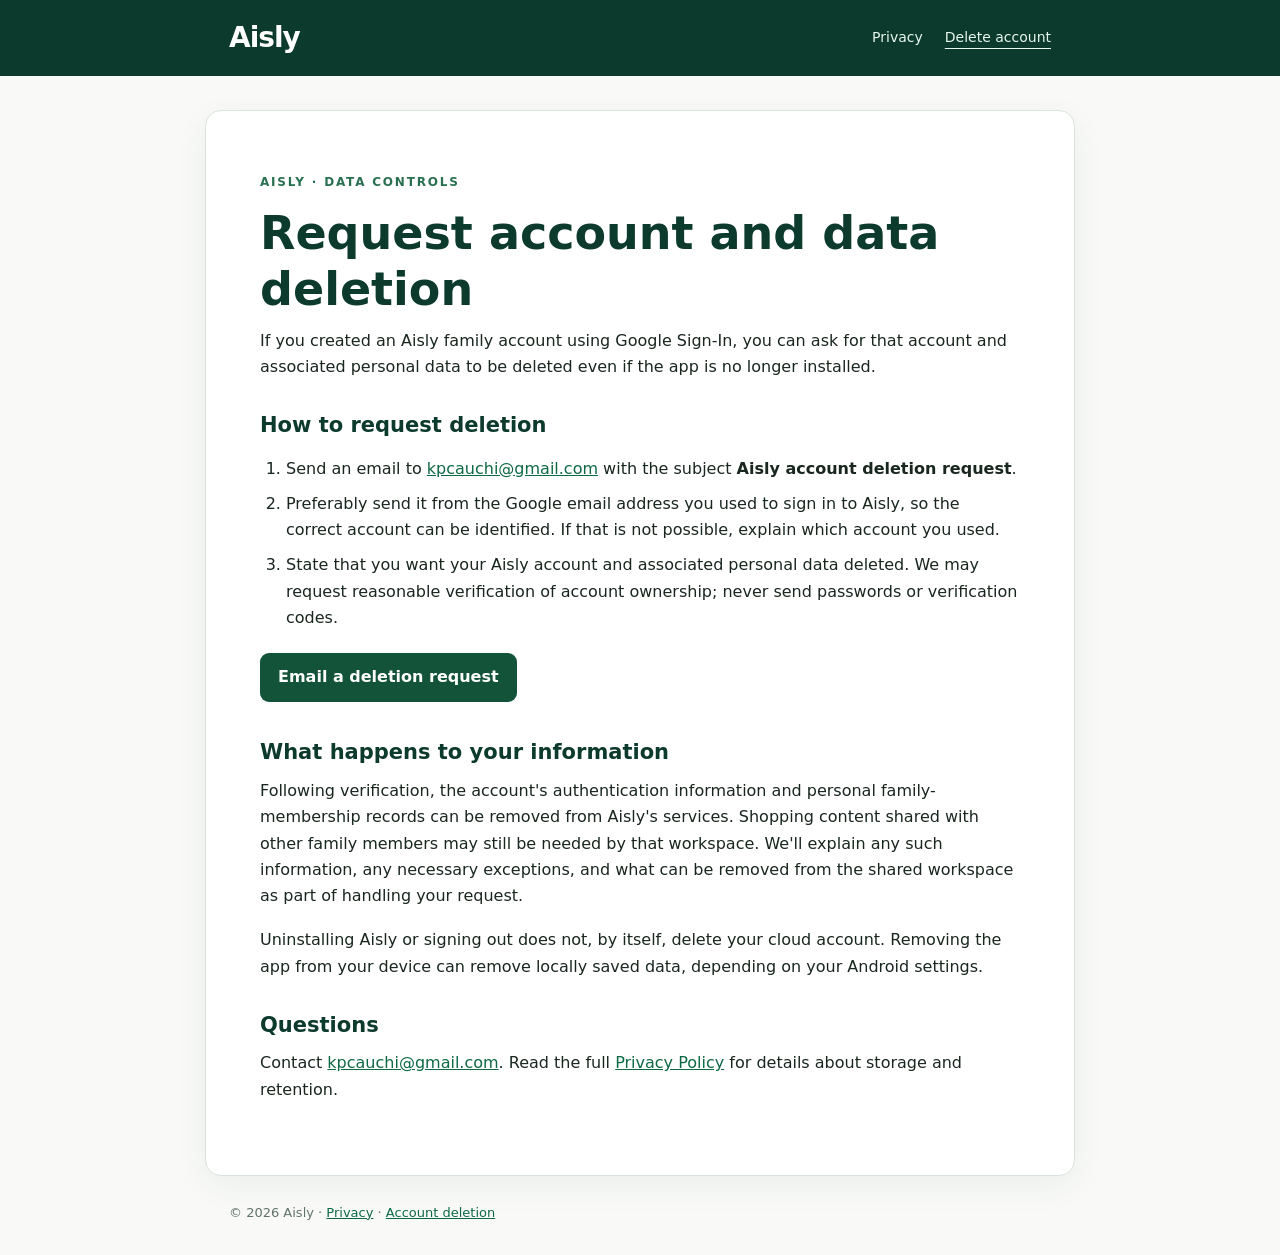
==== delete-account.html @ 72f59ebb "Publish Aisly legal site: delete-account.html" ====
<!doctype html>
<html lang="en">
<head>
<meta charset="utf-8"><meta name="viewport" content="width=device-width,initial-scale=1">
<meta name="description" content="How to request deletion of your Aisly account and personal data.">
<title>Aisly | Delete Your Account</title>
<link rel="stylesheet" href="style.css">
</head>
<body>
<header class="masthead"><div class="wrap nav"><a class="brand" href="./">Aisly</a><nav><a href="privacy.html">Privacy</a><a aria-current="page" href="delete-account.html">Delete account</a></nav></div></header>
<main class="wrap paper">
<p class="eyebrow">Aisly · Data controls</p>
<h1>Request account and data deletion</h1>
<p>If you created an Aisly family account using Google Sign-In, you can ask for that account and associated personal data to be deleted even if the app is no longer installed.</p>
<h2>How to request deletion</h2>
<ol>
<li>Send an email to <a href="mailto:kpcauchi@gmail.com?subject=Aisly%20account%20deletion%20request">kpcauchi@gmail.com</a> with the subject <strong>Aisly account deletion request</strong>.</li>
<li>Preferably send it from the Google email address you used to sign in to Aisly, so the correct account can be identified. If that is not possible, explain which account you used.</li>
<li>State that you want your Aisly account and associated personal data deleted. We may request reasonable verification of account ownership; never send passwords or verification codes.</li>
</ol>
<p><a class="button" href="mailto:kpcauchi@gmail.com?subject=Aisly%20account%20deletion%20request&body=Please%20delete%20my%20Aisly%20account%20and%20associated%20personal%20data.%0A%0AMy%20Aisly%20sign-in%20email%20is%3A%20">Email a deletion request</a></p>

<h2>What happens to your information</h2>
<p>Following verification, the account's authentication information and personal family-membership records can be removed from Aisly's services. Shopping content shared with other family members may still be needed by that workspace. We'll explain any such information, any necessary exceptions, and what can be removed from the shared workspace as part of handling your request.</p>
<p>Uninstalling Aisly or signing out does not, by itself, delete your cloud account. Removing the app from your device can remove locally saved data, depending on your Android settings.</p>
<h2>Questions</h2>
<p>Contact <a href="mailto:kpcauchi@gmail.com?subject=Aisly%20data%20question">kpcauchi@gmail.com</a>. Read the full <a href="privacy.html">Privacy Policy</a> for details about storage and retention.</p>
</main>
<footer class="wrap footer">© 2026 Aisly · <a href="privacy.html">Privacy</a> · <a href="delete-account.html">Account deletion</a></footer>
</body>
</html>
---- style.css ----
:root{color-scheme:light;--dark:#0c3a2c;--green:#135339;--mint:#e8f1e9;--text:#19271f;--muted:#60736a;--border:#dae4dc}*{box-sizing:border-box}html{font-family:system-ui,-apple-system,BlinkMacSystemFont,"Segoe UI",sans-serif;font-size:16px;background:#f9faf8;color:var(--text);line-height:1.65}body{margin:0}a{color:#0d6945}a:hover{text-decoration-thickness:2px}.wrap{max-width:870px;margin:0 auto;padding:0 24px}.masthead{background:var(--dark);color:white}.nav{display:flex;gap:16px;justify-content:space-between;align-items:center;min-height:76px}.brand{color:white;font-size:28px;font-weight:800;text-decoration:none;letter-spacing:-1px}.nav nav{display:flex;gap:22px;flex-wrap:wrap}.nav nav a{color:#e7f6ed;text-decoration:none;font-size:14px}.nav nav [aria-current=page]{text-decoration:underline;text-underline-offset:6px}.paper{margin:34px auto 26px;background:white;border:1px solid var(--border);border-radius:16px;padding:clamp(24px,5vw,54px);box-shadow:0 10px 32px #153d2110}.paper h1{font-size:clamp(32px,5vw,46px);line-height:1.2;color:var(--dark);margin:.2em 0 .2em}.paper h2{font-size:21px;color:var(--dark);margin:1.5em 0 .35em;line-height:1.3}.paper p{margin:.7em 0 1.1em}.paper ul,.paper ol{padding-left:26px}.paper li{margin:.55em 0}.subtitle,.muted{color:var(--muted)}.eyebrow{text-transform:uppercase;letter-spacing:.15em;font-size:12px;font-weight:700;color:#287050}.button{display:inline-block;text-decoration:none;background:var(--green);border-radius:9px;color:white;padding:11px 18px;font-weight:650;margin:6px 0}.button:hover{background:#0b3e2d}.footer{font-size:13px;color:var(--muted);padding-bottom:32px}.center{text-align:center}@media(max-width:500px){.wrap{padding-left:15px;padding-right:15px}.paper{margin:14px auto;border-radius:11px}.nav{gap:8px}.nav nav{gap:12px}.nav nav a{font-size:13px}}
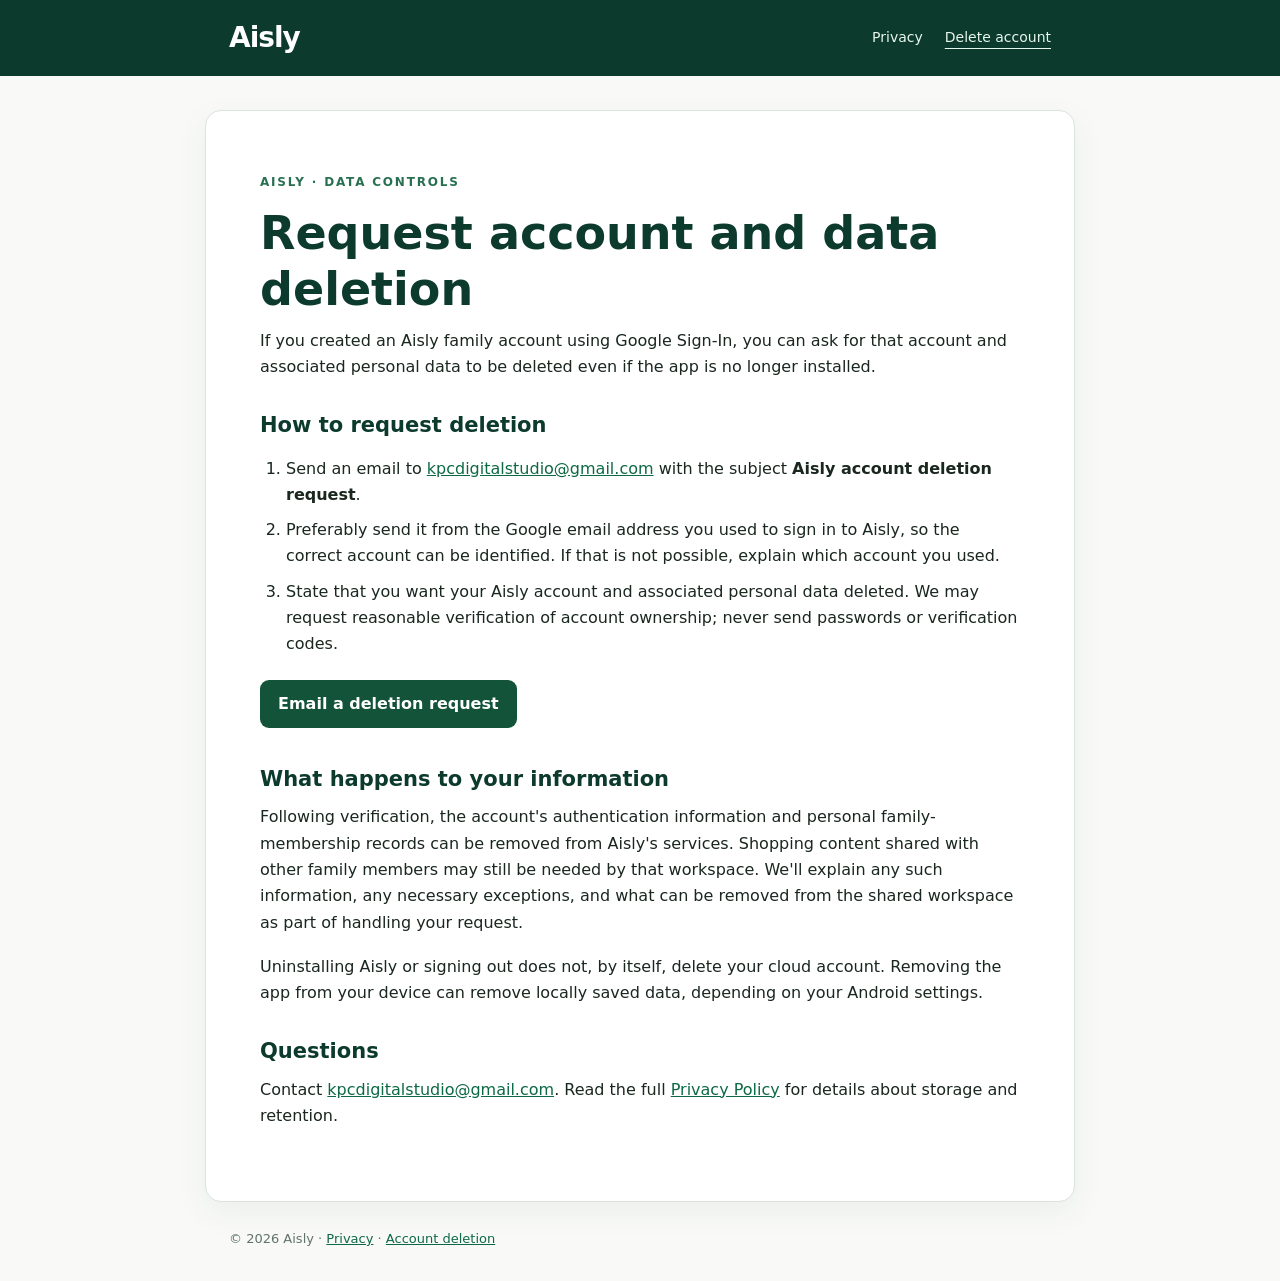
==== commit 652b818d: "Use dedicated Aisly public support address on delete-account.html" ====
--- a/delete-account.html
+++ b/delete-account.html
@@ -14,17 +14,17 @@
 <p>If you created an Aisly family account using Google Sign-In, you can ask for that account and associated personal data to be deleted even if the app is no longer installed.</p>
 <h2>How to request deletion</h2>
 <ol>
-<li>Send an email to <a href="mailto:kpcauchi@gmail.com?subject=Aisly%20account%20deletion%20request">kpcauchi@gmail.com</a> with the subject <strong>Aisly account deletion request</strong>.</li>
+<li>Send an email to <a href="mailto:kpcdigitalstudio@gmail.com?subject=Aisly%20account%20deletion%20request">kpcdigitalstudio@gmail.com</a> with the subject <strong>Aisly account deletion request</strong>.</li>
 <li>Preferably send it from the Google email address you used to sign in to Aisly, so the correct account can be identified. If that is not possible, explain which account you used.</li>
 <li>State that you want your Aisly account and associated personal data deleted. We may request reasonable verification of account ownership; never send passwords or verification codes.</li>
 </ol>
-<p><a class="button" href="mailto:kpcauchi@gmail.com?subject=Aisly%20account%20deletion%20request&body=Please%20delete%20my%20Aisly%20account%20and%20associated%20personal%20data.%0A%0AMy%20Aisly%20sign-in%20email%20is%3A%20">Email a deletion request</a></p>
+<p><a class="button" href="mailto:kpcdigitalstudio@gmail.com?subject=Aisly%20account%20deletion%20request&body=Please%20delete%20my%20Aisly%20account%20and%20associated%20personal%20data.%0A%0AMy%20Aisly%20sign-in%20email%20is%3A%20">Email a deletion request</a></p>
 
 <h2>What happens to your information</h2>
 <p>Following verification, the account's authentication information and personal family-membership records can be removed from Aisly's services. Shopping content shared with other family members may still be needed by that workspace. We'll explain any such information, any necessary exceptions, and what can be removed from the shared workspace as part of handling your request.</p>
 <p>Uninstalling Aisly or signing out does not, by itself, delete your cloud account. Removing the app from your device can remove locally saved data, depending on your Android settings.</p>
 <h2>Questions</h2>
-<p>Contact <a href="mailto:kpcauchi@gmail.com?subject=Aisly%20data%20question">kpcauchi@gmail.com</a>. Read the full <a href="privacy.html">Privacy Policy</a> for details about storage and retention.</p>
+<p>Contact <a href="mailto:kpcdigitalstudio@gmail.com?subject=Aisly%20data%20question">kpcdigitalstudio@gmail.com</a>. Read the full <a href="privacy.html">Privacy Policy</a> for details about storage and retention.</p>
 </main>
 <footer class="wrap footer">© 2026 Aisly · <a href="privacy.html">Privacy</a> · <a href="delete-account.html">Account deletion</a></footer>
 </body>
